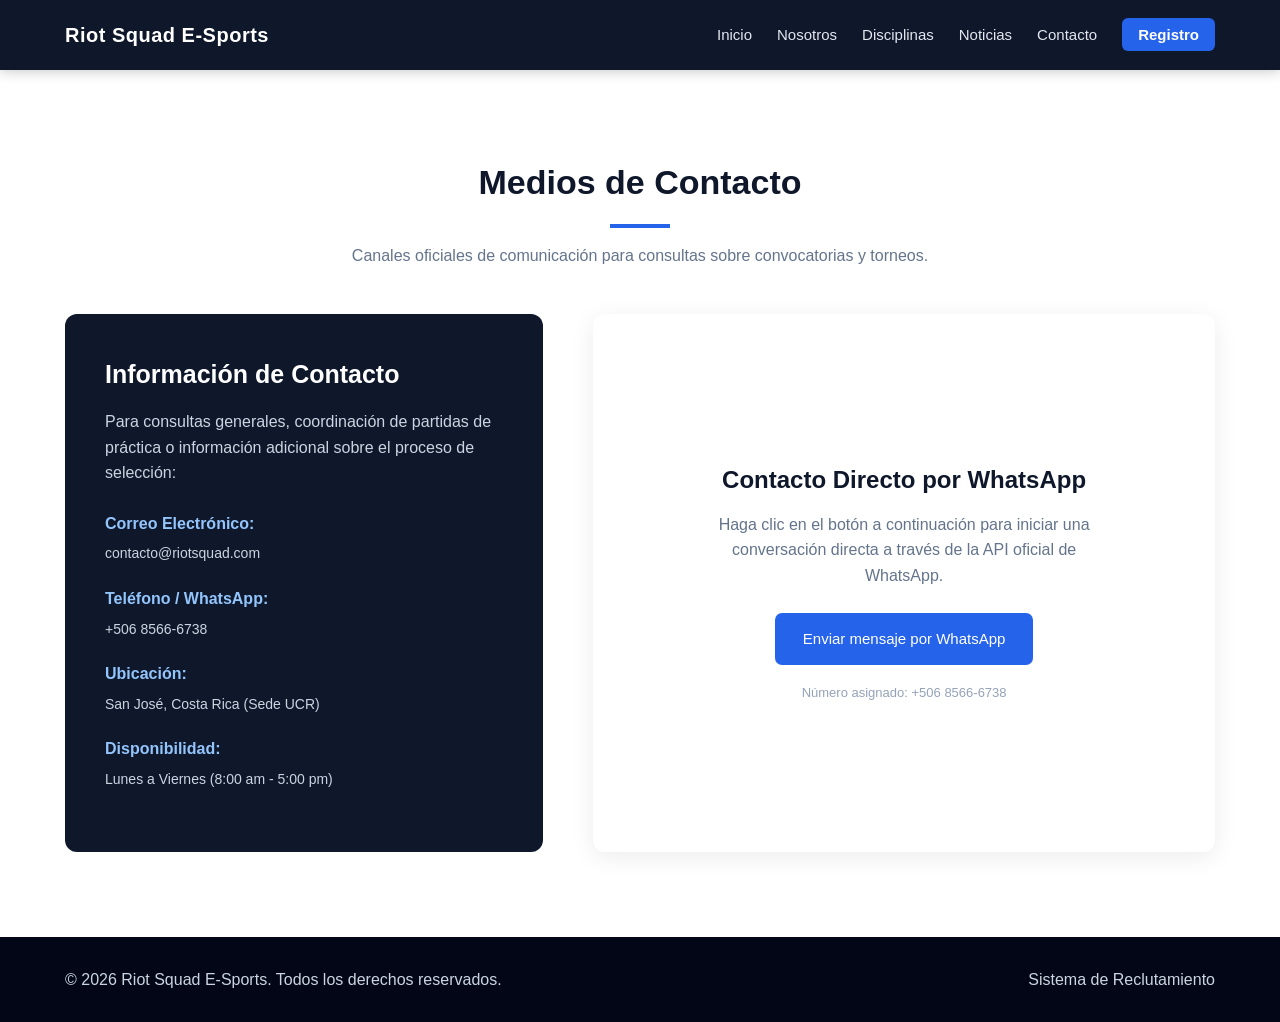
==== contacto.html @ d0a67267 "Actualizacion" ====
﻿<!DOCTYPE html>
<html lang="es">

<head>
    <meta charset="UTF-8">
    <meta name="viewport" content="width=device-width, initial-scale=1.0">
    <title>Contacto - Riot Squad E-Sports</title>
    <link rel="stylesheet" href="css/style.css">
</head>

<body>
    <!-- NAVEGACIÓN -->
    <header>
        <nav class="navbar">
            <div class="logo">
                Riot Squad E-Sports
            </div>
            <ul class="menu">
                <li><a href="index.html">Inicio</a></li>
                <li><a href="about.html">Nosotros</a></li>
                <li><a href="services.html">Disciplinas</a></li>
                <li><a href="news.html">Noticias</a></li>
                <li><a href="contact.html">Contacto</a></li>
                <li><a href="registro.html" class="btn-nav">Registro</a></li>
            </ul>
        </nav>
    </header>

    <main class="section">
        <div class="contenedor">
            <h2 class="titulo-seccion">Medios de Contacto</h2>
            <p class="subtitulo-seccion">
                Canales oficiales de comunicación para consultas sobre convocatorias y torneos.
            </p>

            <div class="contacto-container">
                <!-- Columna Izquierda: Información de contacto -->
                <div class="contacto-info">
                    <h3>Información de Contacto</h3>
                    <p>
                        Para consultas generales, coordinación de partidas de práctica o información adicional sobre el proceso de selección:
                    </p>

                    <div class="contacto-dato">
                        <strong>Correo Electrónico:</strong>
                        <span>contacto@riotsquad.com</span>
                    </div>

                    <div class="contacto-dato">
                        <strong>Teléfono / WhatsApp:</strong>
                        <span>+506 8566-6738</span>
                    </div>

                    <div class="contacto-dato">
                        <strong>Ubicación:</strong>
                        <span>San José, Costa Rica (Sede UCR)</span>
                    </div>

                    <div class="contacto-dato">
                        <strong>Disponibilidad:</strong>
                        <span>Lunes a Viernes (8:00 am - 5:00 pm)</span>
                    </div>
                </div>

                <!-- Columna Derecha: Tarjeta de WhatsApp API requerida en la rúbrica -->
                <div id="formRegistro" style="text-align: center; display: flex; flex-direction: column; justify-content: center; align-items: center; padding: 40px;">
                    <h3 style="color: #0f172a; margin-bottom: 12px; font-size: 24px;">Contacto Directo por WhatsApp</h3>
                    <p style="color: #64748b; margin-bottom: 25px; max-width: 400px;">
                        Haga clic en el botón a continuación para iniciar una conversación directa a través de la API oficial de WhatsApp.
                    </p>

                    <!-- Enlace oficial de WhatsApp API según la rúbrica -->
                    <a href="https://wa.me/50685666738?text=Bienvenidos%20a%20mi%20sistema%20Riot%20Squad" 
                       target="_blank" 
                       class="btn" 
                       style="background-color: #2563eb; font-size: 15px; padding: 14px 28px;">
                        Enviar mensaje por WhatsApp
                    </a>

                    <p style="font-size: 13px; color: #94a3b8; margin-top: 18px;">
                        Número asignado: +506 8566-6738
                    </p>
                </div>
            </div>
        </div>
    </main>

    <!-- FOOTER -->
    <footer>
        <div class="footer-container">
            <p>&copy; <span id="anio"></span> Riot Squad E-Sports. Todos los derechos reservados.</p>
            <p>Sistema de Reclutamiento</p>
        </div>
    </footer>

    <script src="js/script.js"></script>
</body>

</html>
---- css/style.css ----
﻿/* ==============================
   CLASE SINCRONICA - RECLUTAMIENTO
================================ */

* {
    margin: 0;
    padding: 0;
    box-sizing: border-box;
}

html {
    scroll-behavior: smooth;
}

body {
    font-family: Arial, Helvetica, sans-serif;
    background-color: #ffffff;
    color: #334155;
    line-height: 1.6;
}

img {
    max-width: 100%;
}

.contenedor {
    width: 90%;
    max-width: 1150px;
    margin: auto;
}

/* ==============================
   NAVEGACIÓN
================================ */
header {
    background-color: #0f172a;
    position: sticky;
    top: 0;
    z-index: 1000;
    box-shadow: 0 2px 12px rgba(0, 0, 0, 0.2);
}

.navbar {
    width: 90%;
    max-width: 1150px;
    margin: auto;
    min-height: 70px;
    display: flex;
    align-items: center;
    justify-content: space-between;
}

.logo {
    color: white;
    font-size: 20px;
    font-weight: bold;
    letter-spacing: 0.5px;
}

.menu {
    list-style: none;
    display: flex;
    align-items: center;
    gap: 25px;
}

.menu a {
    color: #e2e8f0;
    text-decoration: none;
    font-size: 15px;
    transition: color 0.3s;
}

.menu a:hover {
    color: #60a5fa;
}

.btn-nav {
    background-color: #2563eb;
    padding: 8px 16px;
    border-radius: 6px;
    color: white !important;
    font-weight: bold;
}

.btn-nav:hover {
    background-color: #1d4ed8;
}

/* ==============================
   HERO / BANNER
================================ */
.hero {
    min-height: 88vh;
    background-image: url("../img/banner.png");
    background-size: cover;
    background-position: center;
    background-repeat: no-repeat;
    background-attachment: fixed;
}

.hero-overlay {
    min-height: 88vh;
    background: linear-gradient(
        135deg,
        rgba(15, 23, 42, 0.91),
        rgba(30, 64, 175, 0.72)
    );
    display: flex;
    justify-content: center;
    align-items: center;
    padding: 60px 20px;
}

.hero-content {
    max-width: 850px;
    text-align: center;
    color: white;
}

.foto-perfil {
    width: 170px;
    height: 170px;
    border-radius: 50%;
    object-fit: cover;
    border: 5px solid white;
    margin-bottom: 25px;
    box-shadow: 0 10px 30px rgba(0, 0, 0, 0.4);
}

.saludo {
    text-transform: uppercase;
    letter-spacing: 3px;
    font-size: 13px;
    color: #93c5fd;
    margin-bottom: 12px;
}

.hero h1 {
    font-size: 48px;
    margin-bottom: 10px;
}

.hero h2 {
    font-size: 22px;
    font-weight: normal;
    color: #dbeafe;
    margin-bottom: 20px;
}

.descripcion-hero {
    max-width: 700px;
    margin: 0 auto 30px;
    font-size: 17px;
    color: #e2e8f0;
}

.hero-botones {
    display: flex;
    justify-content: center;
    gap: 15px;
    flex-wrap: wrap;
}

/* ==============================
   BOTONES
================================ */
.btn {
    display: inline-block;
    background-color: #2563eb;
    color: white;
    border: none;
    border-radius: 7px;
    padding: 13px 24px;
    font-size: 15px;
    text-decoration: none;
    cursor: pointer;
    text-align: center;
    transition: background-color 0.3s, transform 0.3s, box-shadow 0.3s;
}

.btn:hover {
    background-color: #1d4ed8;
    transform: translateY(-3px);
    box-shadow: 0 8px 20px rgba(37, 99, 235, 0.3);
}

.btn-secundario {
    background-color: transparent;
    border: 2px solid white;
    color: white;
}

.btn-secundario:hover {
    background-color: white;
    color: #1e3a8a;
}

/* ==============================
   SECCIONES
================================ */
.section {
    padding: 85px 0;
}

.section-gray {
    background-color: #f1f5f9;
}

.titulo-seccion {
    text-align: center;
    font-size: 34px;
    color: #0f172a;
    margin-bottom: 10px;
}

.titulo-seccion::after {
    content: "";
    display: block;
    width: 60px;
    height: 4px;
    background-color: #2563eb;
    margin: 15px auto;
}

.subtitulo-seccion {
    max-width: 650px;
    margin: 0 auto 45px;
    text-align: center;
    color: #64748b;
}

/* ==============================
   SOBRE MI / EQUIPO
================================ */
.sobre-mi-container {
    display: grid;
    grid-template-columns: 1fr 1fr;
    gap: 50px;
    align-items: center;
}

.sobre-mi-texto h3 {
    color: #0f172a;
    font-size: 25px;
    margin-bottom: 15px;
}

.sobre-mi-texto p {
    margin-bottom: 16px;
    color: #64748b;
}

.datos-personales {
    background-color: #f8fafc;
    padding: 30px;
    border-radius: 10px;
    border-left: 5px solid #2563eb;
}

.dato {
    display: flex;
    flex-direction: column;
    margin-bottom: 18px;
}

.dato:last-child {
    margin-bottom: 0;
}

.dato strong {
    color: #0f172a;
    margin-bottom: 3px;
}

.dato span {
    color: #64748b;
}

/* ==============================
   PROYECTOS / DISCIPLINAS / NOTICIAS
================================ */
.proyectos-container {
    display: grid;
    grid-template-columns: repeat(2, 1fr);
    gap: 30px;
    max-width: 900px;
    margin: 0 auto;
}

.proyecto {
    background-color: white;
    border-radius: 12px;
    overflow: hidden;
    box-shadow: 0 5px 20px rgba(0, 0, 0, 0.08);
    transition: transform 0.3s, box-shadow 0.3s;
}

.proyecto:hover {
    transform: translateY(-8px);
    box-shadow: 0 15px 35px rgba(0, 0, 0, 0.14);
}

.proyecto-imagen {
    height: 200px;
    overflow: hidden;
}

.proyecto-imagen img {
    width: 100%;
    height: 100%;
    object-fit: cover;
    transition: transform 0.4s;
}

.proyecto:hover .proyecto-imagen img {
    transform: scale(1.06);
}

.proyecto-contenido {
    padding: 25px;
}

.proyecto-categoria {
    display: inline-block;
    color: #2563eb;
    background-color: #eff6ff;
    border-radius: 20px;
    padding: 5px 12px;
    font-size: 12px;
    margin-bottom: 12px;
    font-weight: bold;
}

.proyecto h3 {
    color: #0f172a;
    font-size: 21px;
    margin-bottom: 12px;
}

.proyecto p {
    color: #64748b;
    margin-bottom: 20px;
    font-size: 14px;
}

.proyecto-tecnologias {
    display: flex;
    flex-wrap: wrap;
    gap: 7px;
    margin-bottom: 22px;
}

.proyecto-tecnologias span {
    padding: 5px 9px;
    background-color: #f1f5f9;
    border-radius: 4px;
    font-size: 12px;
    color: #475569;
}

.proyecto .btn {
    width: 100%;
}

/* ==============================
   CONTACTO Y FORMULARIO
================================ */
.contacto-container {
    display: grid;
    grid-template-columns: 1fr 1.3fr;
    gap: 50px;
}

.contacto-info {
    background-color: #0f172a;
    color: white;
    padding: 40px;
    border-radius: 12px;
}

.contacto-info h3 {
    font-size: 25px;
    margin-bottom: 15px;
}

.contacto-info p {
    color: #cbd5e1;
    margin-bottom: 25px;
}

.contacto-dato {
    margin-bottom: 20px;
}

.contacto-dato strong {
    display: block;
    color: #93c5fd;
    margin-bottom: 4px;
}

.contacto-dato span {
    color: #cbd5e1;
    font-size: 14px;
}

#formRegistro {
    background-color: white;
    padding: 35px;
    border-radius: 12px;
    box-shadow: 0 5px 25px rgba(0, 0, 0, 0.08);
}

.form-group {
    margin-bottom: 18px;
}

.form-group label {
    display: block;
    margin-bottom: 7px;
    color: #0f172a;
    font-weight: bold;
    font-size: 14px;
}

.form-group input,
.form-select,
.form-group textarea {
    width: 100%;
    padding: 13px;
    border: 1px solid #cbd5e1;
    border-radius: 6px;
    font-family: inherit;
    font-size: 15px;
    outline: none;
    transition: border-color 0.3s, box-shadow 0.3s;
}

.form-group input:focus,
.form-select:focus,
.form-group textarea:focus {
    border-color: #2563eb;
    box-shadow: 0 0 0 3px rgba(37, 99, 235, 0.1);
}

.form-group textarea {
    resize: vertical;
}

/* ==============================
   FOOTER
================================ */
footer {
    background-color: #020617;
    color: #cbd5e1;
    padding: 30px 20px;
}

.footer-container {
    max-width: 1150px;
    margin: auto;
    display: flex;
    justify-content: space-between;
    align-items: center;
}

/* ==============================
   RESPONSIVO
================================ */
@media (max-width: 900px) {
    .proyectos-container,
    .sobre-mi-container,
    .contacto-container {
        grid-template-columns: 1fr;
    }
}

@media (max-width: 700px) {
    .navbar {
        flex-direction: column;
        padding: 18px 0;
        gap: 15px;
    }
    .menu {
        gap: 15px;
        flex-wrap: wrap;
        justify-content: center;
    }
    .hero {
        background-attachment: scroll;
    }
    .hero h1 {
        font-size: 34px;
    }
    .hero h2 {
        font-size: 18px;
    }
    .foto-perfil {
        width: 140px;
        height: 140px;
    }
    .footer-container {
        flex-direction: column;
        gap: 8px;
        text-align: center;
    }
}
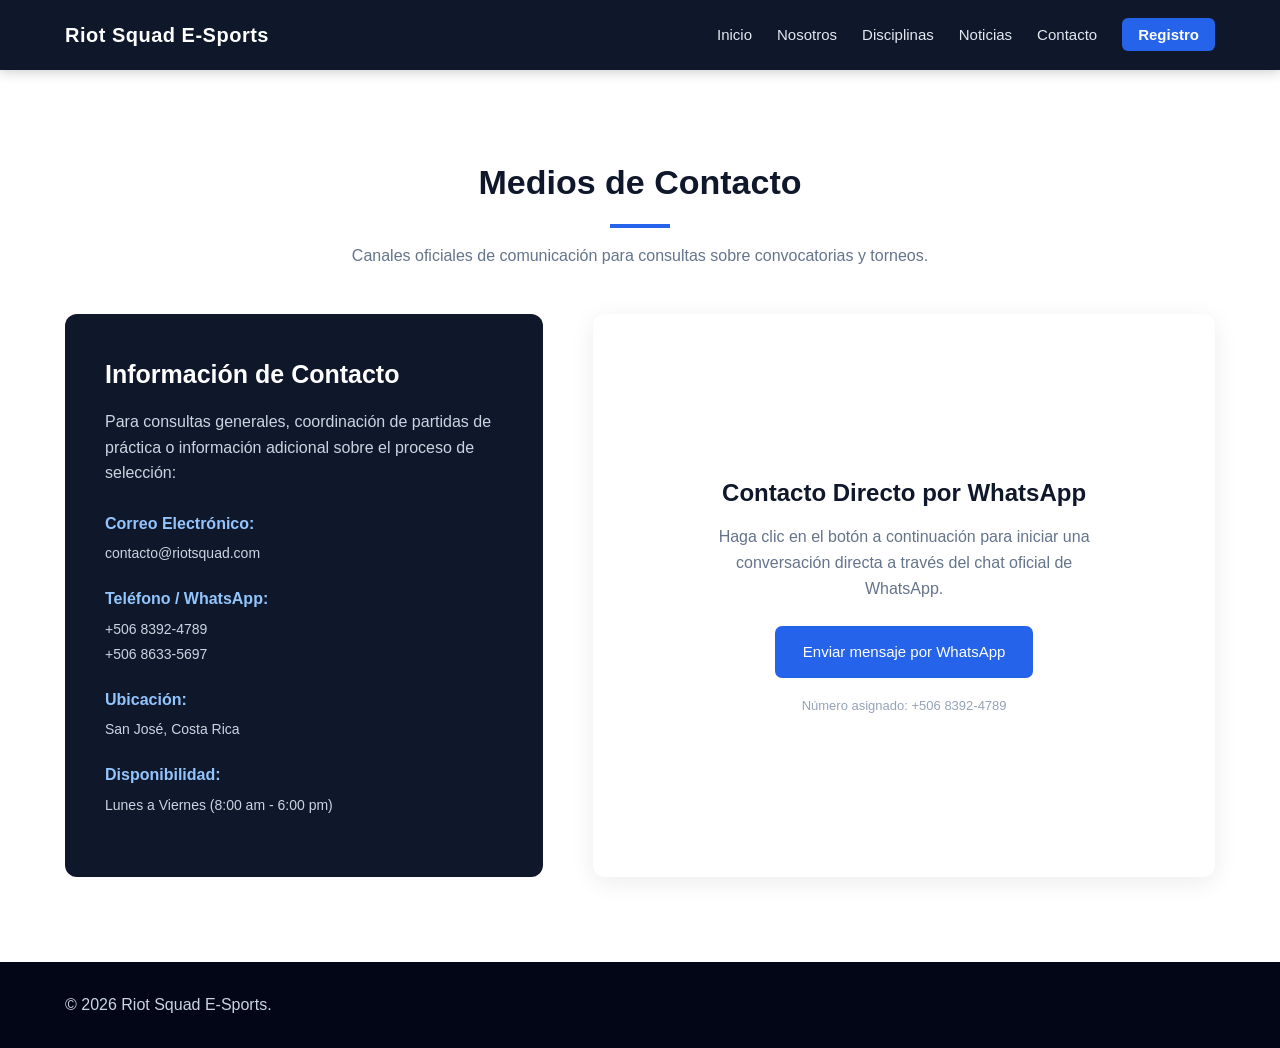
==== commit 2422d634: "Actualizacion 2" ====
--- a/contacto.html
+++ b/contacto.html
@@ -1,99 +1,79 @@
 ﻿<!DOCTYPE html>
 <html lang="es">
-
 <head>
     <meta charset="UTF-8">
     <meta name="viewport" content="width=device-width, initial-scale=1.0">
     <title>Contacto - Riot Squad E-Sports</title>
     <link rel="stylesheet" href="css/style.css">
 </head>
-
 <body>
-    <!-- NAVEGACIÓN -->
     <header>
         <nav class="navbar">
-            <div class="logo">
-                Riot Squad E-Sports
-            </div>
+            <div class="logo">Riot Squad E-Sports</div>
             <ul class="menu">
                 <li><a href="index.html">Inicio</a></li>
-                <li><a href="about.html">Nosotros</a></li>
-                <li><a href="services.html">Disciplinas</a></li>
-                <li><a href="news.html">Noticias</a></li>
-                <li><a href="contact.html">Contacto</a></li>
+                <li><a href="nosotros.html">Nosotros</a></li>
+                <li><a href="servicios.html">Disciplinas</a></li>
+                <li><a href="noticias.html">Noticias</a></li>
+                <li><a href="contacto.html">Contacto</a></li>
                 <li><a href="registro.html" class="btn-nav">Registro</a></li>
             </ul>
         </nav>
     </header>
-
     <main class="section">
         <div class="contenedor">
             <h2 class="titulo-seccion">Medios de Contacto</h2>
             <p class="subtitulo-seccion">
                 Canales oficiales de comunicación para consultas sobre convocatorias y torneos.
             </p>
-
             <div class="contacto-container">
-                <!-- Columna Izquierda: Información de contacto -->
                 <div class="contacto-info">
                     <h3>Información de Contacto</h3>
                     <p>
                         Para consultas generales, coordinación de partidas de práctica o información adicional sobre el proceso de selección:
                     </p>
-
                     <div class="contacto-dato">
                         <strong>Correo Electrónico:</strong>
                         <span>contacto@riotsquad.com</span>
                     </div>
-
                     <div class="contacto-dato">
                         <strong>Teléfono / WhatsApp:</strong>
-                        <span>+506 8566-6738</span>
+                        <span>+506 8392-4789</span>
+                        <br>
+                        <span>+506 8633-5697</span>
                     </div>
-
                     <div class="contacto-dato">
                         <strong>Ubicación:</strong>
-                        <span>San José, Costa Rica (Sede UCR)</span>
+                        <span>San José, Costa Rica</span>
                     </div>
-
                     <div class="contacto-dato">
                         <strong>Disponibilidad:</strong>
-                        <span>Lunes a Viernes (8:00 am - 5:00 pm)</span>
+                        <span>Lunes a Viernes (8:00 am - 6:00 pm)</span>
                     </div>
                 </div>
-
-                <!-- Columna Derecha: Tarjeta de WhatsApp API requerida en la rúbrica -->
                 <div id="formRegistro" style="text-align: center; display: flex; flex-direction: column; justify-content: center; align-items: center; padding: 40px;">
                     <h3 style="color: #0f172a; margin-bottom: 12px; font-size: 24px;">Contacto Directo por WhatsApp</h3>
                     <p style="color: #64748b; margin-bottom: 25px; max-width: 400px;">
-                        Haga clic en el botón a continuación para iniciar una conversación directa a través de la API oficial de WhatsApp.
+                        Haga clic en el botón a continuación para iniciar una conversación directa a través del chat oficial de WhatsApp.
                     </p>
-
-                    <!-- Enlace oficial de WhatsApp API según la rúbrica -->
-                    <a href="https://wa.me/50685666738?text=Bienvenidos%20a%20mi%20sistema%20Riot%20Squad" 
+                    <a href="https://wa.me/5087054517?text=Bienvenidos%20a%20mi%20sistema%20Riot%20Squad" 
                        target="_blank" 
                        class="btn" 
                        style="background-color: #2563eb; font-size: 15px; padding: 14px 28px;">
                         Enviar mensaje por WhatsApp
                     </a>
-
                     <p style="font-size: 13px; color: #94a3b8; margin-top: 18px;">
-                        Número asignado: +506 8566-6738
+                        Número asignado: +506 8392-4789
                     </p>
                 </div>
             </div>
         </div>
     </main>
-
-    <!-- FOOTER -->
     <footer>
         <div class="footer-container">
-            <p>&copy; <span id="anio"></span> Riot Squad E-Sports. Todos los derechos reservados.</p>
-            <p>Sistema de Reclutamiento</p>
+            <p>&copy; <span id="anio"></span> Riot Squad E-Sports.</p>
         </div>
     </footer>
-
     <script src="js/script.js"></script>
 </body>
-
 </html>
--- a/css/style.css
+++ b/css/style.css
@@ -92,7 +92,7 @@
 ================================ */
 .hero {
     min-height: 88vh;
-    background-image: url("../img/banner.png");
+    background-image: url("../img/banner1.png");
     background-size: cover;
     background-position: center;
     background-repeat: no-repeat;
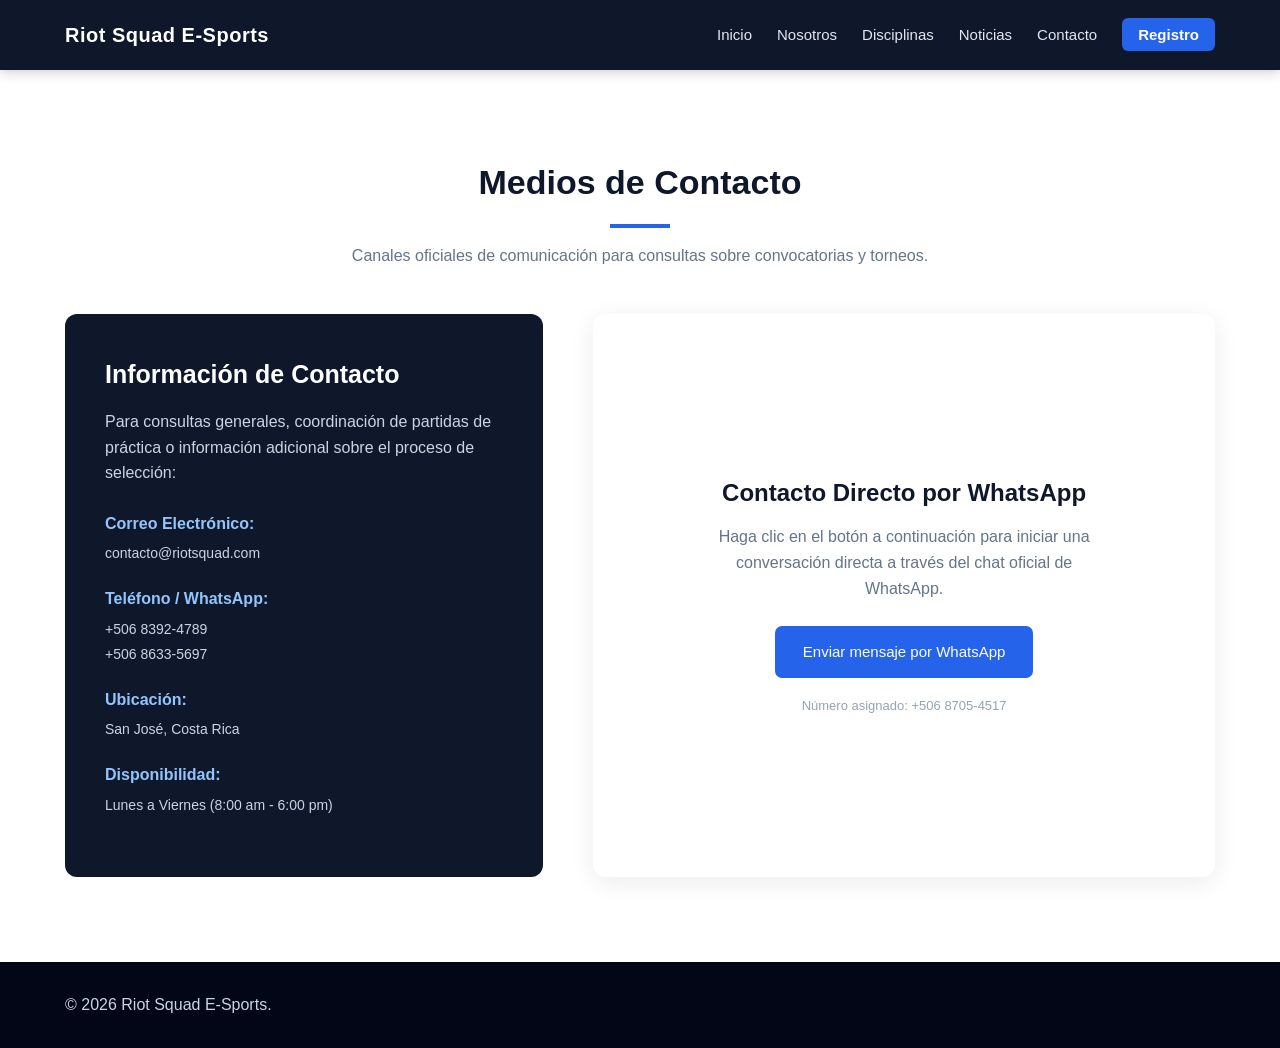
==== commit 9b737aa1: "Actualizacion 3" ====
--- a/contacto.html
+++ b/contacto.html
@@ -63,7 +63,7 @@
                         Enviar mensaje por WhatsApp
                     </a>
                     <p style="font-size: 13px; color: #94a3b8; margin-top: 18px;">
-                        Número asignado: +506 8392-4789
+                        Número asignado: +506 8705-4517
                     </p>
                 </div>
             </div>
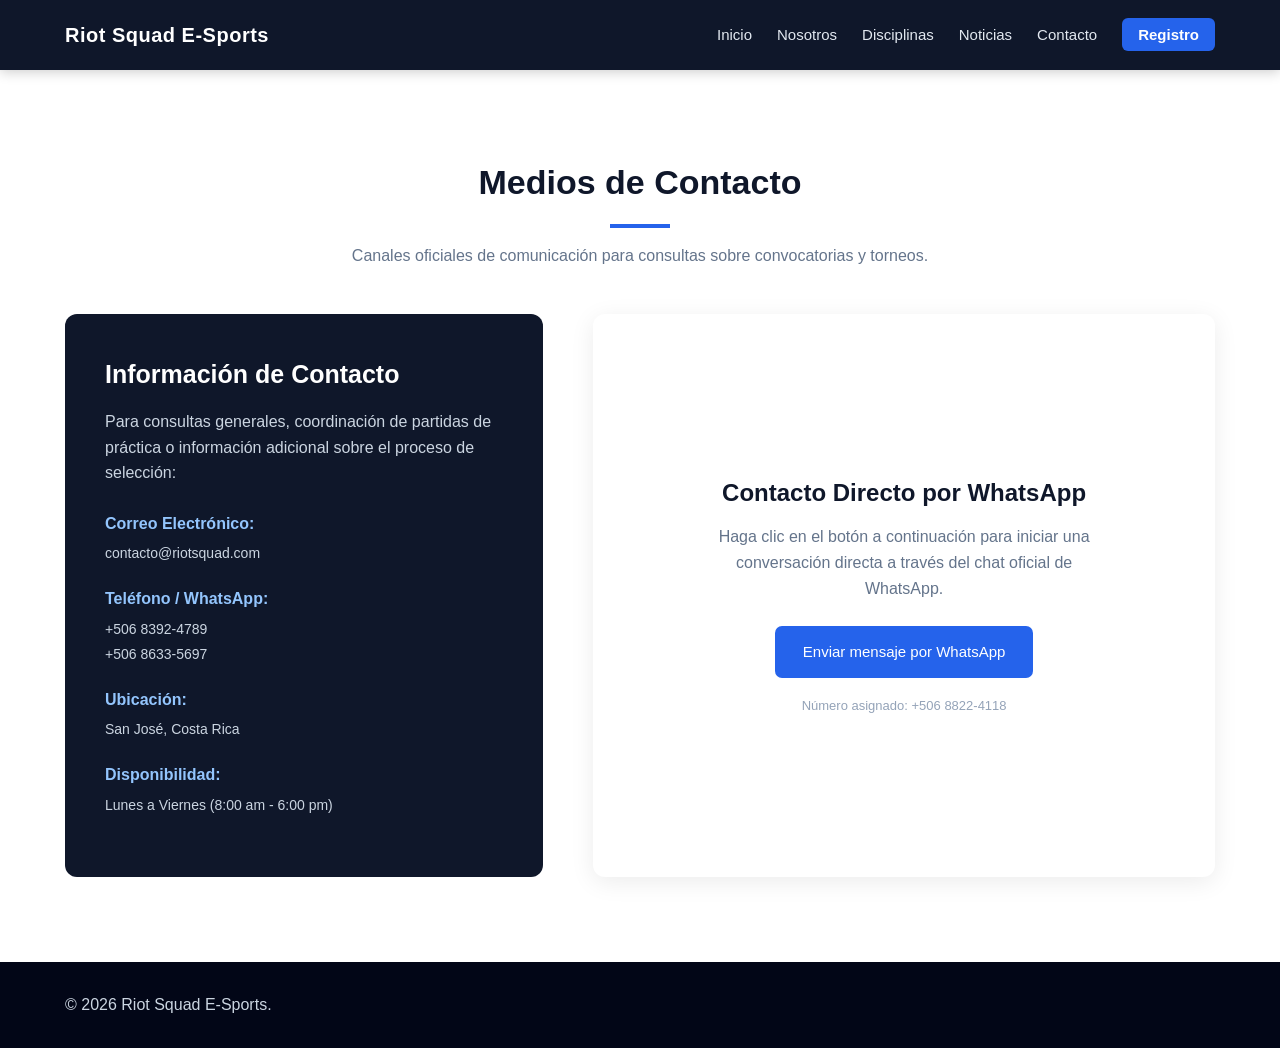
==== commit bd51d8a2: "Cambios numero whatsapp y otras cosas" ====
--- a/contacto.html
+++ b/contacto.html
@@ -56,14 +56,14 @@
                     <p style="color: #64748b; margin-bottom: 25px; max-width: 400px;">
                         Haga clic en el botón a continuación para iniciar una conversación directa a través del chat oficial de WhatsApp.
                     </p>
-                    <a href="https://wa.me/5087054517?text=Bienvenidos%20a%20mi%20sistema%20Riot%20Squad" 
+                    <a href="https://wa.me/50688224118?text=Bienvenidos%20a%20mi%20sistema%20Riot%20Squad" 
                        target="_blank" 
                        class="btn" 
                        style="background-color: #2563eb; font-size: 15px; padding: 14px 28px;">
                         Enviar mensaje por WhatsApp
                     </a>
                     <p style="font-size: 13px; color: #94a3b8; margin-top: 18px;">
-                        Número asignado: +506 8705-4517
+                        Número asignado: +506 8822-4118
                     </p>
                 </div>
             </div>
@@ -74,6 +74,4 @@
             <p>&copy; <span id="anio"></span> Riot Squad E-Sports.</p>
         </div>
     </footer>
-    <script src="js/script.js"></script>
-</body>
-</html>
+    <script src="js/script.js"></script>
--- a/css/style.css
+++ b/css/style.css
@@ -1,8 +1,4 @@
-﻿/* ==============================
-   CLASE SINCRONICA - RECLUTAMIENTO
-================================ */
-
-* {
+﻿* {
     margin: 0;
     padding: 0;
     box-sizing: border-box;
